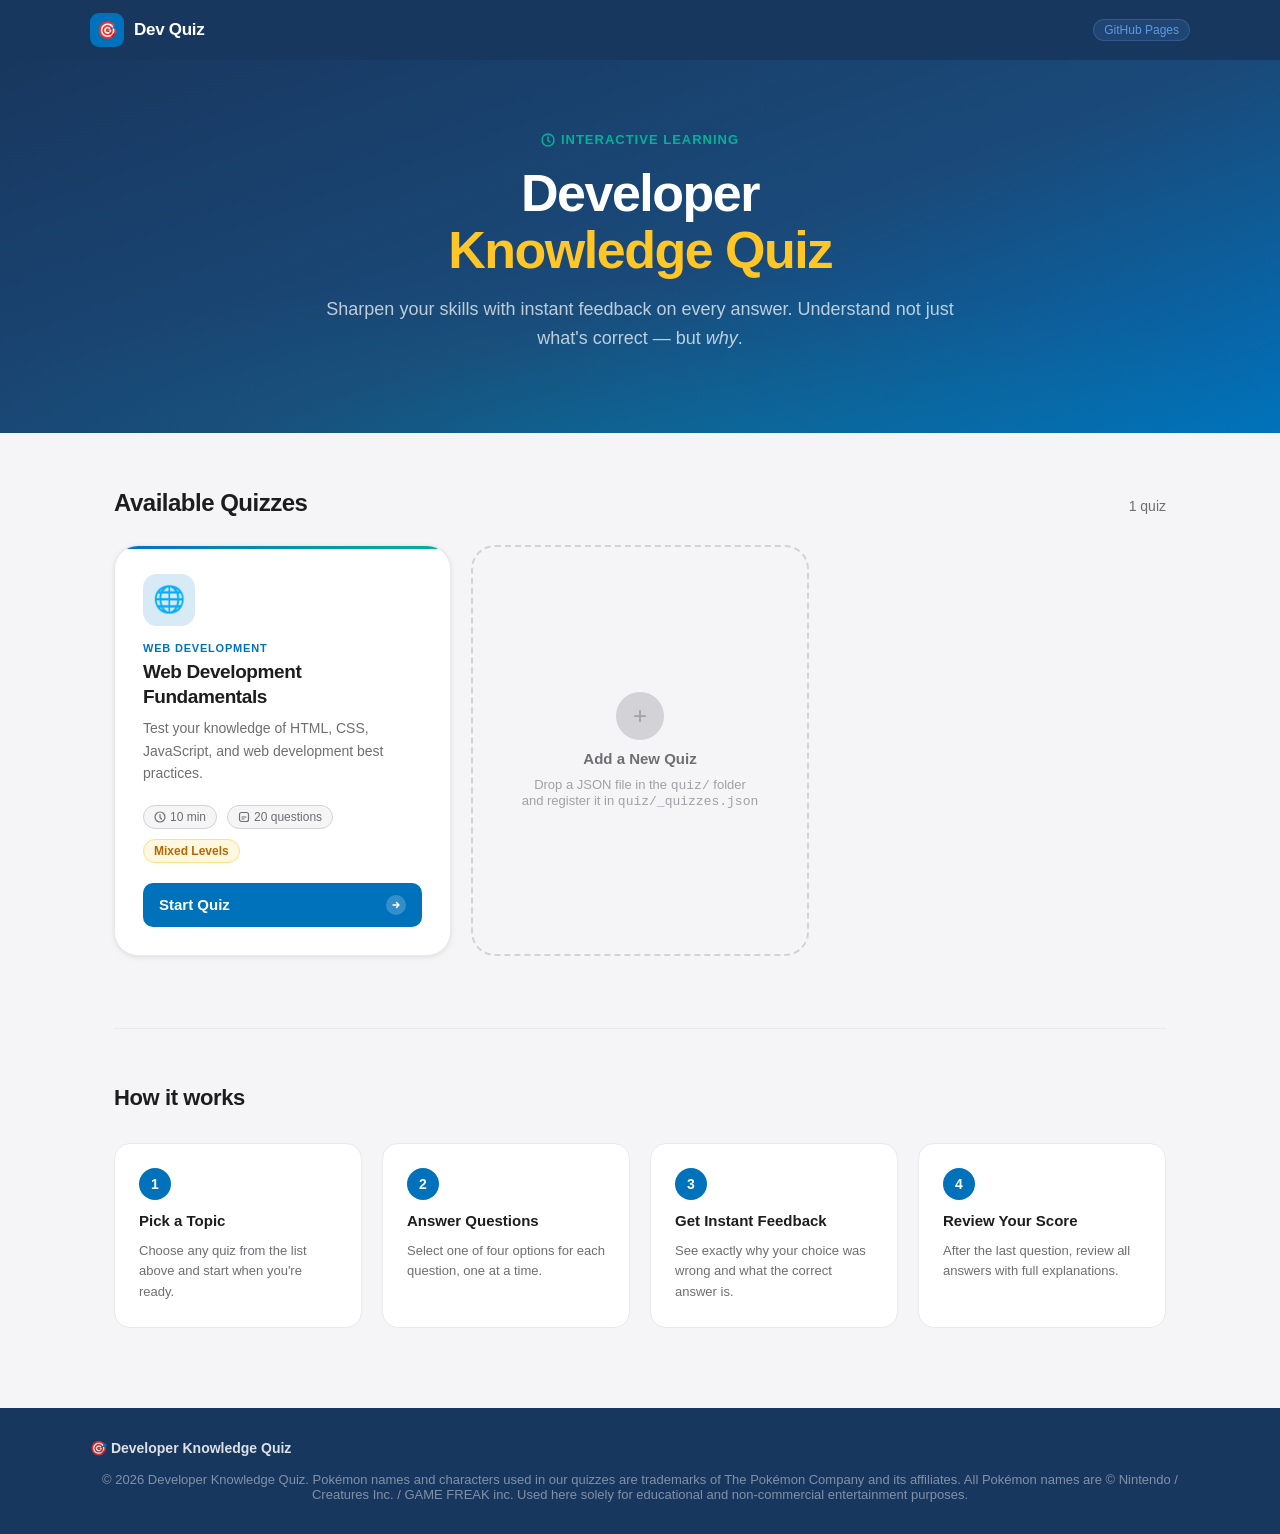
==== index.html @ 1375acba "init" ====
<!DOCTYPE html>
<html lang="en">
<head>
  <meta charset="UTF-8" />
  <meta name="viewport" content="width=device-width, initial-scale=1.0" />
  <title>Developer Knowledge Quiz</title>
  <link rel="stylesheet" href="css/shared.css">
  <link rel="stylesheet" href="css/index.css">
</head>
<body>

  <!-- ── Header ──────────────────────────────────────────────── -->
  <header>
    <div class="header-inner">
      <a class="logo" href="index.html">
        <div class="logo-icon">🎯</div>
        <span class="logo-text">Dev Quiz</span>
      </a>
      <span class="header-badge">GitHub Pages</span>
    </div>
  </header>

  <!-- ── Hero ────────────────────────────────────────────────── -->
  <section class="hero">
    <div class="hero-content">
      <div class="hero-eyebrow">
        <svg width="14" height="14" viewBox="0 0 14 14" fill="none">
          <circle cx="7" cy="7" r="6" stroke="currentColor" stroke-width="1.5"/>
          <path d="M7 4v3.5L9 9" stroke="currentColor" stroke-width="1.5" stroke-linecap="round"/>
        </svg>
        Interactive Learning
      </div>
      <h1 class="hero-title">
        Developer<br><span>Knowledge Quiz</span>
      </h1>
      <p class="hero-sub">
        Sharpen your skills with instant feedback on every answer.
        Understand not just what's correct — but <em>why</em>.
      </p>
    </div>
  </section>

  <!-- ── Main ────────────────────────────────────────────────── -->
  <main>
    <div class="section-header">
      <h2 class="section-title">Available Quizzes</h2>
      <span class="section-count" id="quiz-count">Loading…</span>
    </div>

    <div id="quiz-grid" class="quiz-grid">
      <!-- Loading state -->
      <div class="state-container" id="loading-state">
        <div class="spinner"></div>
        <p class="state-sub">Loading quizzes…</p>
      </div>
    </div>

    <!-- How It Works -->
    <section class="how-section">
      <h2 class="how-title">How it works</h2>
      <div class="how-steps">
        <div class="step">
          <div class="step-num">1</div>
          <div class="step-title">Pick a Topic</div>
          <div class="step-desc">Choose any quiz from the list above and start when you're ready.</div>
        </div>
        <div class="step">
          <div class="step-num">2</div>
          <div class="step-title">Answer Questions</div>
          <div class="step-desc">Select one of four options for each question, one at a time.</div>
        </div>
        <div class="step">
          <div class="step-num">3</div>
          <div class="step-title">Get Instant Feedback</div>
          <div class="step-desc">See exactly why your choice was wrong and what the correct answer is.</div>
        </div>
        <div class="step">
          <div class="step-num">4</div>
          <div class="step-title">Review Your Score</div>
          <div class="step-desc">After the last question, review all answers with full explanations.</div>
        </div>
      </div>
    </section>
  </main>

  <!-- ── Footer ──────────────────────────────────────────────── -->
  <footer>
    <div class="footer-inner">
      <span class="footer-brand">🎯 Developer Knowledge Quiz</span>
      <span class="footer-note">
        &copy; 2026 Developer Knowledge Quiz.
        Pokémon names and characters used in our quizzes are trademarks of
        The Pokémon Company and its affiliates.
        All Pokémon names are &copy; Nintendo / Creatures Inc. / GAME FREAK inc.
        Used here solely for educational and non-commercial entertainment purposes.
      </span>
    </div>
  </footer>

  <script src="js/index.js"></script>
</body>
</html>
---- css/shared.css ----
/* ─── Design Tokens ─────────────────────────────────────────── */
:root {
  --primary-blue:       #0072BC;
  --primary-dark:       #18375F;
  --accent-teal:        #00B398;
  --accent-yellow:      #FFC627;
  --accent-red:         #EF4A60;
  --light-blue:         #D7EAF5;
  --mid-blue:           #589BE5;

  /* Feedback Colors */
  --correct-bg:         #E8F7F4;
  --correct-border:     #00B398;
  --correct-text:       #006B5B;
  --wrong-bg:           #FEF0F2;
  --wrong-border:       #EF4A60;
  --wrong-text:         #9B1C30;

  /* Neutrals */
  --bg:                 #F5F5F7;
  --surface:            #FFFFFF;
  --surface-2:          #FBFBFD;
  --text-primary:       #1D1D1F;
  --text-secondary:     #6E6E73;
  --text-tertiary:      #A1A1A6;
  --border:             #D2D2D7;
  --border-light:       #E8E8ED;

  /* Shadows */
  --shadow-sm:    0 1px 4px rgba(0,0,0,0.06), 0 2px 8px rgba(0,0,0,0.04);
  --shadow-md:    0 2px 12px rgba(0,0,0,0.08), 0 4px 20px rgba(0,0,0,0.05);
  --shadow-lg:    0 8px 32px rgba(0,0,0,0.10), 0 2px 8px rgba(0,0,0,0.06);
  --shadow-hover: 0 12px 40px rgba(0,114,188,0.14), 0 4px 12px rgba(0,0,0,0.08);

  /* Sizing */
  --radius:    16px;
  --radius-sm: 10px;
  --radius-lg: 24px;
  --radius-xl: 32px;

  /* Typography */
  --font: -apple-system, BlinkMacSystemFont, "SF Pro Display", "SF Pro Text",
          "Helvetica Neue", Arial, sans-serif;
}

/* ─── Reset & Base ──────────────────────────────────────────── */
*, *::before, *::after { box-sizing: border-box; margin: 0; padding: 0; }

html { scroll-behavior: smooth; }

body {
  font-family: var(--font);
  background: var(--bg);
  color: var(--text-primary);
  min-height: 100vh;
  -webkit-font-smoothing: antialiased;
  -moz-osx-font-smoothing: grayscale;
}

/* ─── Utility ───────────────────────────────────────────────── */
.hidden { display: none !important; }

.fade-in {
  animation: fadeSlideIn 0.35s cubic-bezier(0.4,0,0.2,1) both;
}

@keyframes fadeSlideIn {
  from { opacity: 0; transform: translateY(12px); }
  to   { opacity: 1; transform: translateY(0); }
}

.spinner {
  width: 44px;
  height: 44px;
  border: 3px solid var(--border);
  border-top-color: var(--primary-blue);
  border-radius: 50%;
  animation: spin 0.8s linear infinite;
  margin: 0 auto 20px;
}

@keyframes spin { to { transform: rotate(360deg); } }

/* ─── Shared Buttons ────────────────────────────────────────── */
.btn {
  display: inline-flex;
  align-items: center;
  gap: 8px;
  border: none;
  cursor: pointer;
  font-family: var(--font);
  font-weight: 600;
  border-radius: var(--radius-sm);
  text-decoration: none;
  transition: background 0.18s ease, transform 0.12s ease;
}
.btn:active { transform: scale(0.97); }

.btn-primary {
  background: var(--primary-blue);
  color: #FFF;
  font-size: 16px;
  padding: 13px 28px;
}
.btn-primary:hover { background: #005fa3; }

.btn-secondary {
  background: var(--surface);
  color: var(--text-primary);
  font-size: 15px;
  padding: 11px 22px;
  border: 1.5px solid var(--border);
}
.btn-secondary:hover { background: var(--bg); }

/* ─── Back Button (quiz & prequiz pages) ────────────────────── */
.back-btn {
  display: inline-flex;
  align-items: center;
  gap: 6px;
  color: rgba(255,255,255,0.75);
  text-decoration: none;
  font-size: 14px;
  font-weight: 500;
  padding: 6px 12px 6px 8px;
  border-radius: 8px;
  transition: background 0.15s ease, color 0.15s ease;
}
.back-btn:hover { background: rgba(255,255,255,0.1); color: #FFF; }

/* ─── Shared Header Base ────────────────────────────────────── */
header {
  background: var(--primary-dark);
  padding: 0 24px;
  flex-shrink: 0;
}

/* ─── Error View ────────────────────────────────────────────── */
.error-icon  { font-size: 56px; display: block; margin-bottom: 16px; }
.error-title { font-size: 22px; font-weight: 700; margin-bottom: 10px; }
.error-msg   { font-size: 15px; color: var(--text-secondary); line-height: 1.6; margin-bottom: 24px; }

/* ─── Shared Footer Base ────────────────────────────────────── */
footer {
  background: var(--primary-dark);
  text-align: center;
  flex-shrink: 0;
}
---- css/index.css ----
/* ─── Body ──────────────────────────────────────────────────── */
body {
  min-height: 100vh;
}

/* ─── Header ────────────────────────────────────────────────── */
header {
  position: sticky;
  top: 0;
  z-index: 100;
  backdrop-filter: saturate(180%) blur(20px);
}

.header-inner {
  max-width: 1100px;
  margin: 0 auto;
  height: 60px;
  display: flex;
  align-items: center;
  justify-content: space-between;
  gap: 16px;
}

.logo {
  display: flex;
  align-items: center;
  gap: 10px;
  text-decoration: none;
}

.logo-icon {
  width: 34px;
  height: 34px;
  background: var(--primary-blue);
  border-radius: 9px;
  display: flex;
  align-items: center;
  justify-content: center;
  font-size: 17px;
  flex-shrink: 0;
}

.logo-text {
  font-size: 17px;
  font-weight: 600;
  color: #FFFFFF;
  letter-spacing: -0.3px;
}

.header-badge {
  font-size: 12px;
  color: var(--mid-blue);
  background: rgba(88,155,229,0.15);
  border: 1px solid rgba(88,155,229,0.25);
  padding: 3px 10px;
  border-radius: 20px;
  font-weight: 500;
}

/* ─── Hero ──────────────────────────────────────────────────── */
.hero {
  background: linear-gradient(160deg, var(--primary-dark) 0%, #1a4a7a 55%, var(--primary-blue) 100%);
  padding: 72px 24px 80px;
  text-align: center;
  position: relative;
  overflow: hidden;
}

.hero::before {
  content: '';
  position: absolute;
  inset: 0;
  background: radial-gradient(ellipse 80% 60% at 50% 100%, rgba(0,179,152,0.12) 0%, transparent 70%);
  pointer-events: none;
}

.hero-content { position: relative; max-width: 680px; margin: 0 auto; }

.hero-eyebrow {
  display: inline-flex;
  align-items: center;
  gap: 6px;
  font-size: 13px;
  font-weight: 600;
  color: var(--accent-teal);
  text-transform: uppercase;
  letter-spacing: 1px;
  margin-bottom: 18px;
}

.hero-title {
  font-size: clamp(32px, 6vw, 52px);
  font-weight: 700;
  color: #FFFFFF;
  line-height: 1.1;
  letter-spacing: -1.5px;
  margin-bottom: 16px;
}

.hero-title span { color: var(--accent-yellow); }

.hero-sub {
  font-size: 18px;
  color: rgba(255,255,255,0.72);
  line-height: 1.6;
  font-weight: 400;
}

/* ─── Main Content ──────────────────────────────────────────── */
main {
  max-width: 1100px;
  margin: 0 auto;
  padding: 56px 24px 80px;
}

.section-header {
  display: flex;
  align-items: baseline;
  justify-content: space-between;
  margin-bottom: 28px;
  gap: 16px;
  flex-wrap: wrap;
}

.section-title {
  font-size: 24px;
  font-weight: 700;
  color: var(--text-primary);
  letter-spacing: -0.5px;
}

.section-count {
  font-size: 14px;
  color: var(--text-secondary);
  font-weight: 500;
}

/* ─── Quiz Grid ─────────────────────────────────────────────── */
.quiz-grid {
  display: grid;
  grid-template-columns: repeat(auto-fill, minmax(300px, 1fr));
  gap: 20px;
}

/* ─── Quiz Card ─────────────────────────────────────────────── */
.quiz-card {
  background: var(--surface);
  border-radius: var(--radius-lg);
  border: 1px solid var(--border-light);
  box-shadow: var(--shadow-sm);
  padding: 28px;
  display: flex;
  flex-direction: column;
  gap: 0;
  cursor: pointer;
  text-decoration: none;
  color: inherit;
  transition: transform 0.22s cubic-bezier(0.34,1.56,0.64,1),
              box-shadow 0.22s ease,
              border-color 0.22s ease;
  position: relative;
  overflow: hidden;
}

.quiz-card::before {
  content: '';
  position: absolute;
  top: 0; left: 0; right: 0;
  height: 3px;
  background: linear-gradient(90deg, var(--primary-blue), var(--accent-teal));
  opacity: 0;
  transition: opacity 0.22s ease;
  border-radius: var(--radius-lg) var(--radius-lg) 0 0;
}

.quiz-card:hover {
  transform: translateY(-4px);
  box-shadow: var(--shadow-hover);
  border-color: var(--light-blue);
}

.quiz-card:hover::before { opacity: 1; }
.quiz-card.featured::before { opacity: 1; }

.card-icon {
  width: 52px;
  height: 52px;
  border-radius: 14px;
  background: var(--light-blue);
  display: flex;
  align-items: center;
  justify-content: center;
  font-size: 26px;
  margin-bottom: 16px;
  flex-shrink: 0;
}

.card-category {
  font-size: 11px;
  font-weight: 700;
  color: var(--primary-blue);
  text-transform: uppercase;
  letter-spacing: 0.8px;
  margin-bottom: 6px;
}

.card-title {
  font-size: 19px;
  font-weight: 700;
  color: var(--text-primary);
  letter-spacing: -0.4px;
  line-height: 1.3;
  margin-bottom: 8px;
}

.card-desc {
  font-size: 14px;
  color: var(--text-secondary);
  line-height: 1.6;
  flex: 1;
  margin-bottom: 20px;
}

.card-meta {
  display: flex;
  gap: 10px;
  flex-wrap: wrap;
  margin-bottom: 20px;
}

.meta-chip {
  display: inline-flex;
  align-items: center;
  gap: 4px;
  font-size: 12px;
  font-weight: 500;
  color: var(--text-secondary);
  background: var(--bg);
  border: 1px solid var(--border);
  padding: 4px 10px;
  border-radius: 20px;
}

.meta-chip svg { flex-shrink: 0; }

.difficulty-chip {
  font-size: 12px;
  font-weight: 600;
  padding: 4px 10px;
  border-radius: 20px;
}
.difficulty-chip.mixed  { background: #FFF8E1; color: #B76700; border: 1px solid #FFE082; }
.difficulty-chip.easy   { background: #E8F8F4; color: #007A68; border: 1px solid #80D5C8; }
.difficulty-chip.medium { background: #E8F2FF; color: #004A8C; border: 1px solid #90BCEB; }
.difficulty-chip.hard   { background: #FDECEA; color: #9B1C1C; border: 1px solid #F4A5A5; }

.card-cta {
  display: flex;
  align-items: center;
  justify-content: space-between;
  background: var(--primary-blue);
  color: #FFFFFF;
  border-radius: var(--radius-sm);
  padding: 12px 16px;
  font-size: 15px;
  font-weight: 600;
  transition: background 0.2s ease;
}

.quiz-card:hover .card-cta { background: #005fa3; }

.card-cta-arrow {
  width: 20px;
  height: 20px;
  background: rgba(255,255,255,0.2);
  border-radius: 50%;
  display: flex;
  align-items: center;
  justify-content: center;
  transition: transform 0.2s ease;
}

.quiz-card:hover .card-cta-arrow { transform: translateX(3px); }

/* ─── Empty / Loading States ────────────────────────────────── */
.state-container {
  text-align: center;
  padding: 80px 24px;
}

.state-icon  { font-size: 56px; margin-bottom: 16px; display: block; }
.state-title { font-size: 22px; font-weight: 700; color: var(--text-primary); margin-bottom: 8px; }
.state-sub   { font-size: 15px; color: var(--text-secondary); line-height: 1.6; }

/* ─── Add Quiz Card ─────────────────────────────────────────── */
.add-quiz-card {
  background: transparent;
  border: 2px dashed var(--border);
  border-radius: var(--radius-lg);
  padding: 28px;
  display: flex;
  flex-direction: column;
  align-items: center;
  justify-content: center;
  gap: 10px;
  text-align: center;
  min-height: 260px;
  transition: border-color 0.2s ease, background 0.2s ease;
}

.add-quiz-card:hover {
  border-color: var(--primary-blue);
  background: var(--light-blue);
}

.add-icon {
  width: 48px;
  height: 48px;
  border-radius: 50%;
  background: var(--border);
  display: flex;
  align-items: center;
  justify-content: center;
  font-size: 24px;
  color: var(--text-tertiary);
  transition: background 0.2s ease, color 0.2s ease;
}

.add-quiz-card:hover .add-icon {
  background: var(--primary-blue);
  color: #FFF;
}

.add-title { font-size: 15px; font-weight: 600; color: var(--text-secondary); }
.add-sub   { font-size: 13px; color: var(--text-tertiary); }

/* ─── How It Works ──────────────────────────────────────────── */
.how-section {
  margin-top: 72px;
  padding-top: 56px;
  border-top: 1px solid var(--border-light);
}

.how-title {
  font-size: 22px;
  font-weight: 700;
  color: var(--text-primary);
  letter-spacing: -0.4px;
  margin-bottom: 32px;
}

.how-steps {
  display: grid;
  grid-template-columns: repeat(auto-fit, minmax(200px, 1fr));
  gap: 20px;
}

.step {
  background: var(--surface);
  border: 1px solid var(--border-light);
  border-radius: var(--radius);
  padding: 24px;
  display: flex;
  flex-direction: column;
  gap: 12px;
}

.step-num {
  width: 32px;
  height: 32px;
  border-radius: 50%;
  background: var(--primary-blue);
  color: #FFF;
  font-size: 14px;
  font-weight: 700;
  display: flex;
  align-items: center;
  justify-content: center;
}

.step-title { font-size: 15px; font-weight: 700; color: var(--text-primary); }
.step-desc  { font-size: 13px; color: var(--text-secondary); line-height: 1.6; }

/* ─── Footer ────────────────────────────────────────────────── */
footer {
  padding: 32px 24px;
}

.footer-inner {
  max-width: 1100px;
  margin: 0 auto;
  display: flex;
  align-items: center;
  justify-content: space-between;
  gap: 16px;
  flex-wrap: wrap;
}

.footer-brand { font-size: 14px; font-weight: 600; color: rgba(255,255,255,0.85); }
.footer-note  { font-size: 13px; color: rgba(255,255,255,0.45); }

/* ─── Responsive ────────────────────────────────────────────── */
@media (max-width: 600px) {
  .hero { padding: 52px 20px 60px; }
  .hero-sub { font-size: 16px; }
  main { padding: 40px 16px 60px; }
  .footer-inner { flex-direction: column; text-align: center; }
}
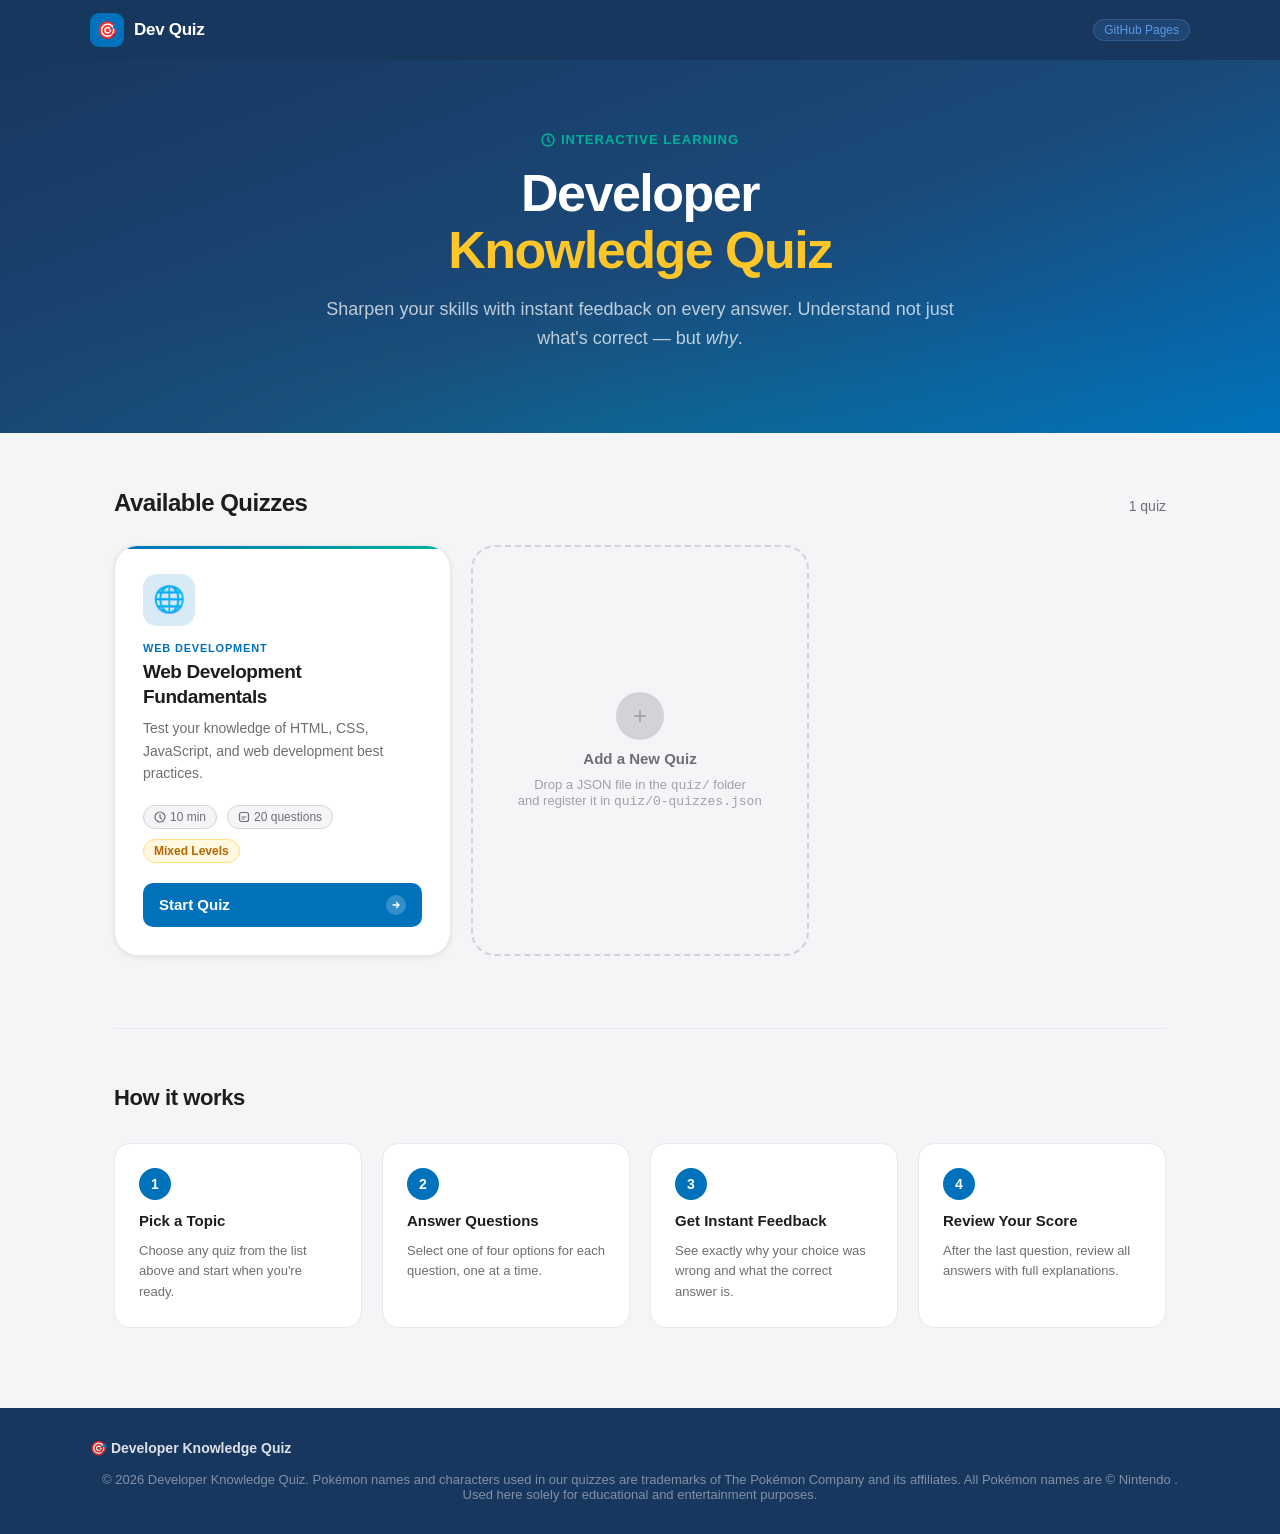
==== commit e0834eb1: "template quiz." ====
--- a/index.html
+++ b/index.html
@@ -91,8 +91,8 @@
         &copy; 2026 Developer Knowledge Quiz.
         Pokémon names and characters used in our quizzes are trademarks of
         The Pokémon Company and its affiliates.
-        All Pokémon names are &copy; Nintendo / Creatures Inc. / GAME FREAK inc.
-        Used here solely for educational and non-commercial entertainment purposes.
+        All Pokémon names are &copy; Nintendo .
+        Used here solely for educational and entertainment purposes.
       </span>
     </div>
   </footer>
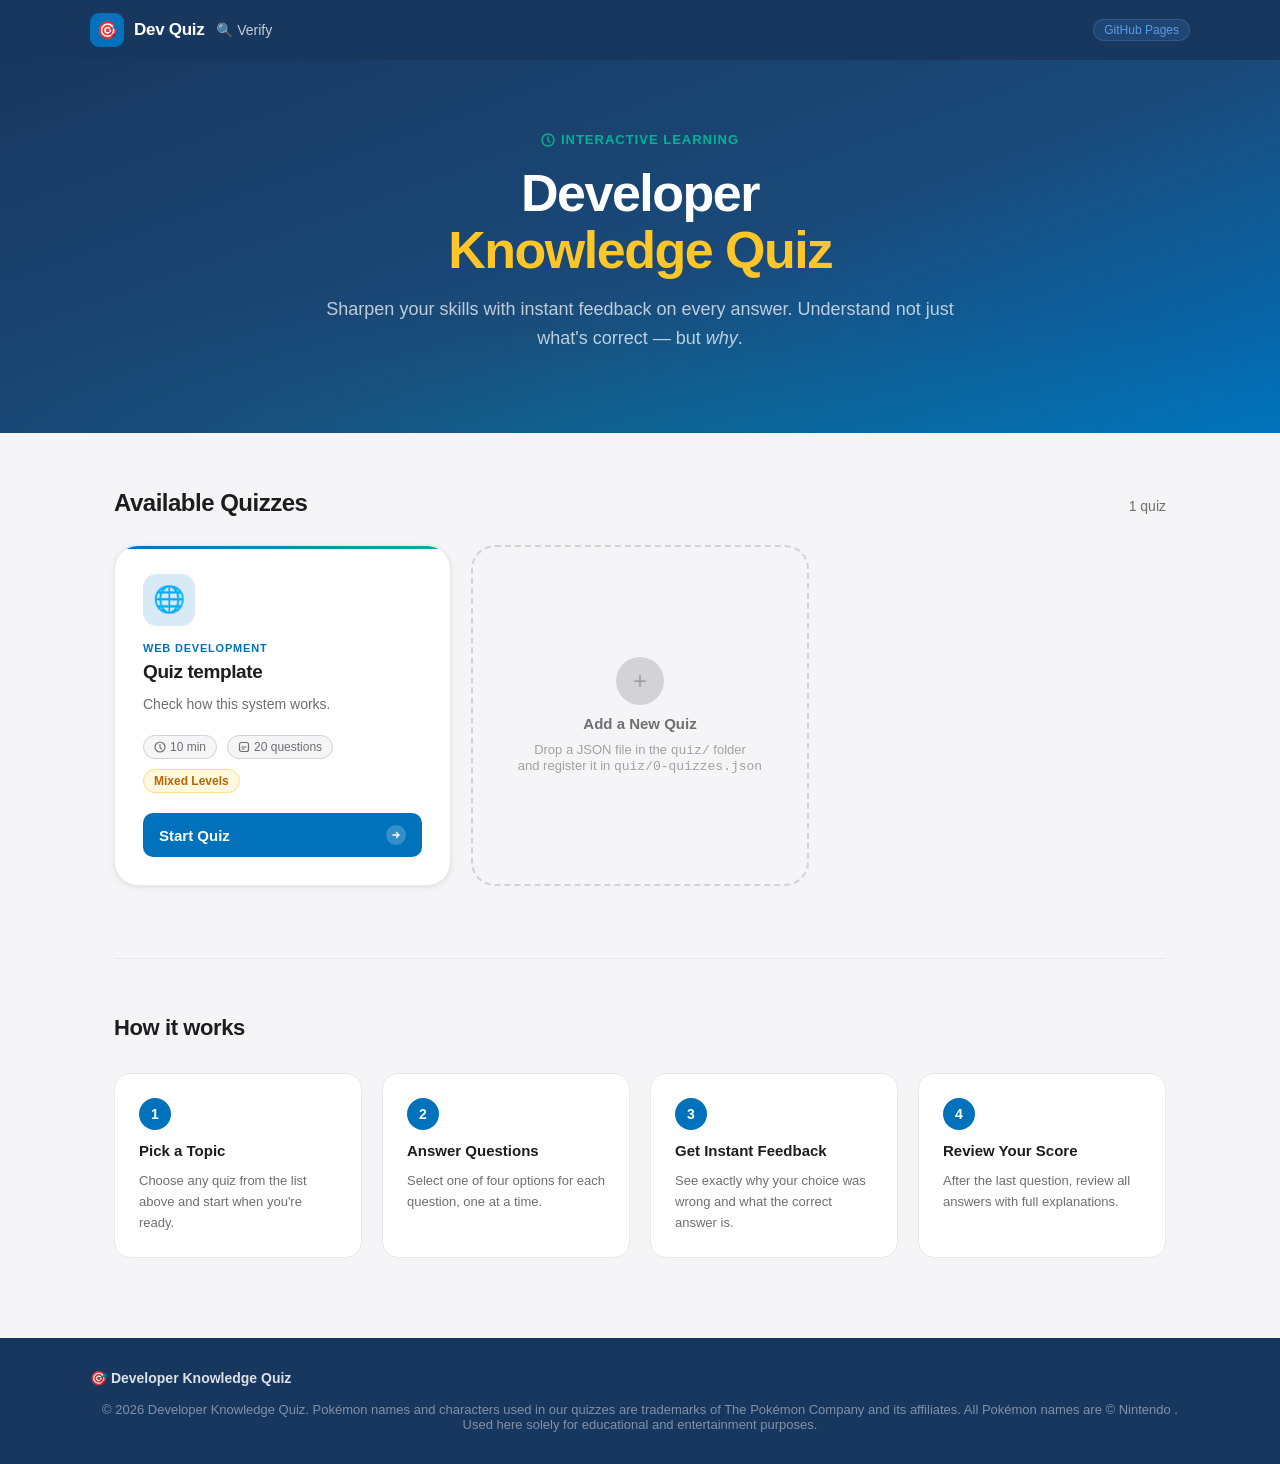
==== commit 466f4297: "link to verification page" ====
--- a/index.html
+++ b/index.html
@@ -12,10 +12,13 @@
   <!-- ── Header ──────────────────────────────────────────────── -->
   <header>
     <div class="header-inner">
+      <div class="header-left">
       <a class="logo" href="index.html">
         <div class="logo-icon">🎯</div>
         <span class="logo-text">Dev Quiz</span>
       </a>
+      <a class="back-btn" href="verify.html">🔍 Verify</a>
+      </div>
       <span class="header-badge">GitHub Pages</span>
     </div>
   </header>
--- a/css/shared.css
+++ b/css/shared.css
@@ -128,6 +128,13 @@
 }
 .back-btn:hover { background: rgba(255,255,255,0.1); color: #FFF; }
 
+/* ─── Header Left Group ────────────────────────────────────── */
+.header-left {
+  display: flex;
+  align-items: center;
+  gap: 4px;
+}
+
 /* ─── Shared Header Base ────────────────────────────────────── */
 header {
   background: var(--primary-dark);
